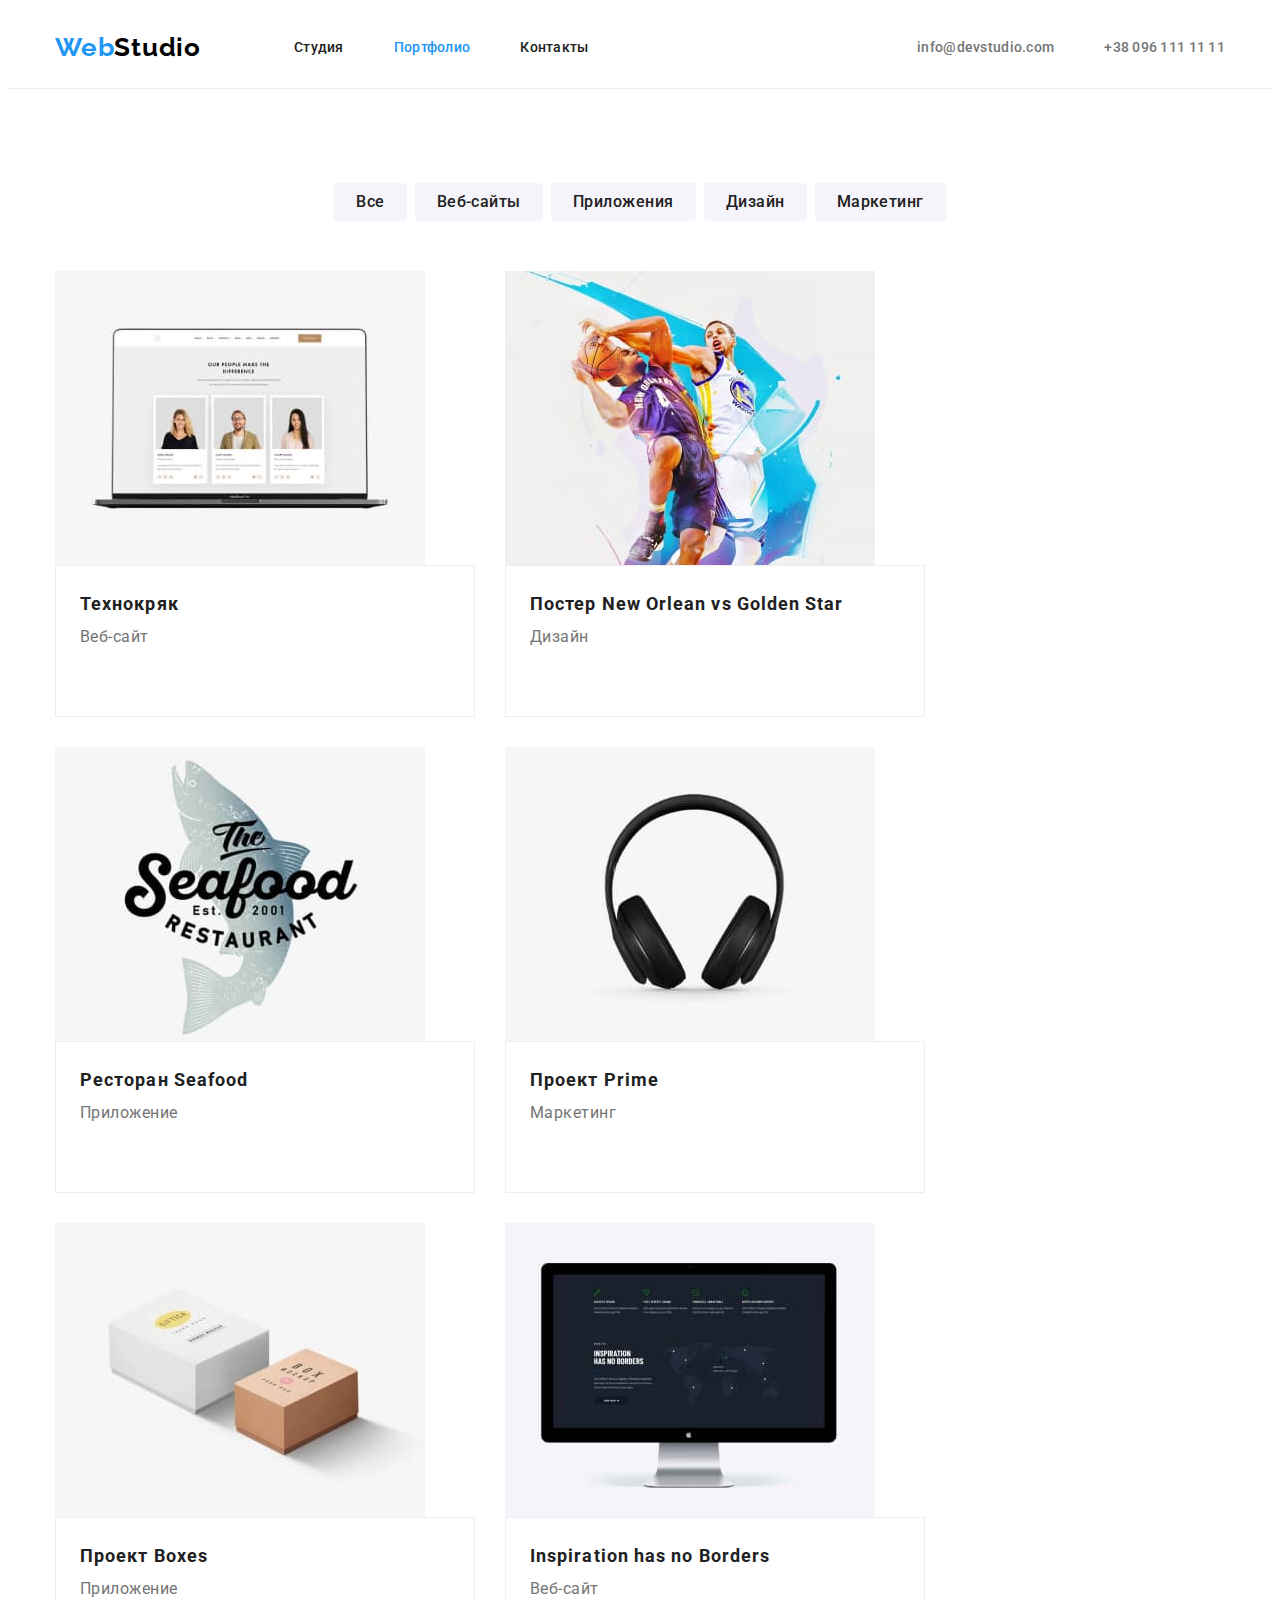
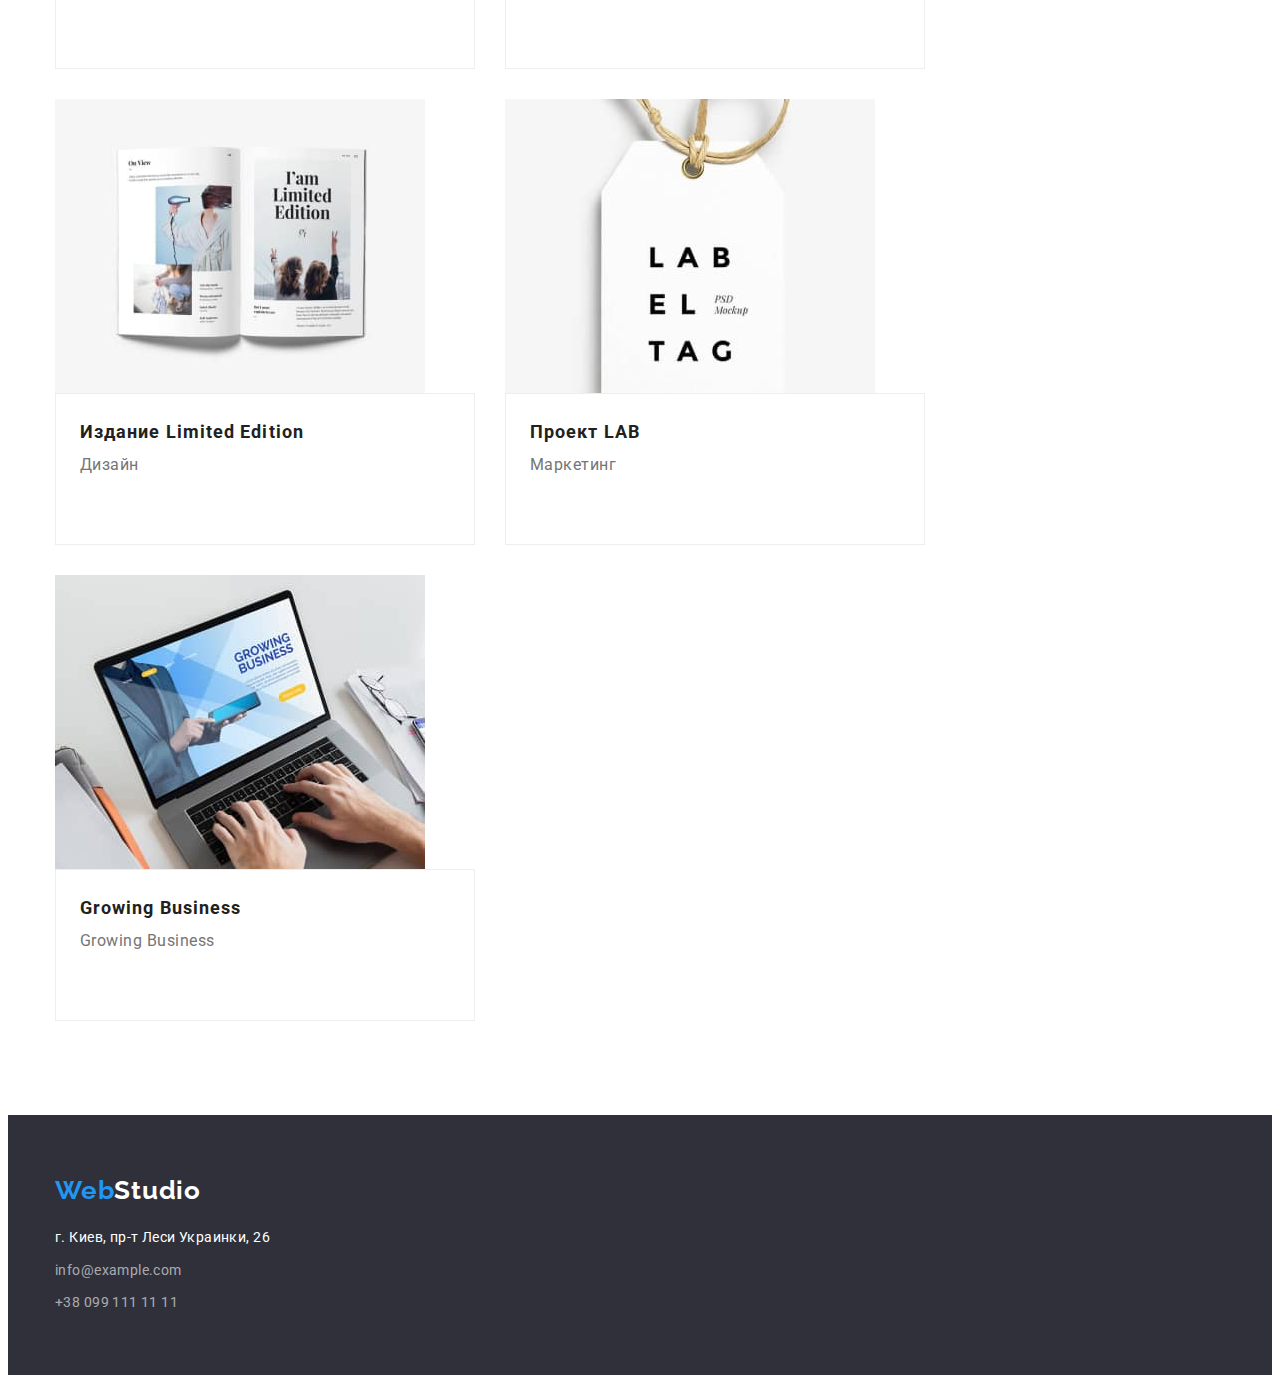
==== portfolio.html @ cf10995a "create hw4" ====
<!DOCTYPE html>
<html lang="ru">
  <head>
    <meta charset="UTF-8" />
    <meta http-equiv="X-UA-Compatible" content="IE=edge" />
    <meta name="viewport" content="width=he, initial-scale=1.0" />
    <title>Document</title>
    <link rel="preconnect" href="https://fonts.googleapis.com" />
    <link rel="preconnect" href="https://fonts.gstatic.com" crossorigin />
    <link
      href="https://fonts.googleapis.com/css2?family=Raleway:wght@700&family=Roboto:wght@400;500;700;900&display=swap"
      rel="stylesheet"
    />
    <link rel="stylesheet" href="https://cdnjs.cloudflare.com/ajax/libs/modern-normalize/1.1.0/modern-normalize.min.css" integrity="sha512-wpPYUAdjBVSE4KJnH1VR1HeZfpl1ub8YT/NKx4PuQ5NmX2tKuGu6U/JRp5y+Y8XG2tV+wKQpNHVUX03MfMFn9Q==" crossorigin="anonymous" referrerpolicy="no-referrer" />
    <link rel="stylesheet" href="./css/portfolio.css" />
  </head>
  <body>
    <header>
      <div class="container">
        <div class="page-head">
          <nav class="site-nav">
            <a class="logo" href=""><span class="web">Web</span>Studio</a>
            <ul class="nav-list">
              <li class="item"><a class="link" href="./index.html">Студия</a></li>
              <li class="item">
                <a class="link current" href="portfolio.html"> Портфолио</a>
              </li>
              <li class="item"><a class="link" href="">Контакты</a></li>
            </ul>
          </nav>

          <ul class="contacts">
            <li class="item">
              <a class="link" href="mailto:info@devstudio.com"
                >info@devstudio.com</a
              >
            </li>
            <li class="item">
              <a class="link" href="tel:+380961111111">+38 096 111 11 11</a>
            </li>
          </ul>
        </div>
      </div>
    </header>

    <main>
      <section class="our-progects">
        <div class="container">
        <h1>Примірники проектів</h1>
        <ul class="buttons">
          <li class="item"><button class="btn" type="button">Все</button></li>
          <li class="item"><button class="btn" type="button">Веб-сайты</button></li>
          <li class="item"><button class="btn" type="button">Приложения</button></li>
          <li class="item"><button class="btn" type="button">Дизайн</button></li>
          <li class="item"><button class="btn" type="button">Маркетинг</button></li>
        </ul>

        <ul class="progects">
          <li class="item">
            <img src="./images/laptop.jpg" alt="Технокряк" width="370px" />
           <div class="group-item">
            <h2 class="progect">Технокряк</h2>
            <p class="progect-name">Веб-сайт</p>
            </div>
          </li>
          <li class="item">
            <img
              src="./images/people.jpg"
              alt="Постер New Orlean vs Golden Star"
              width="370px"
            />
             <div class="group-item">
            <h2 class="progect">Постер New Orlean vs Golden Star</h2>
            <p class="progect-name">Дизайн</p>
            </div>
          </li>
          <li class="item">
            <img
              src="./images/seafood.jpg"
              alt="Ресторан Seafood"
              width="370px"
            />
             <div class="group-item">
            <h2 class="progect">Ресторан Seafood</h2>
            <p class="progect-name">Приложение</p>
            </div>
          </li>
          <li class="item">
            <img
              src="./images/headphones.jpg"
              alt="Проект Prime"
              width="370px"
            />
             <div class="group-item">
            <h2 class="progect">Проект Prime</h2>
            <p class="progect-name">Маркетинг</p>
            </div>
          </li>
          <li class="item">
            <img src="./images/boxes.jpg" alt="Проект Boxes" width="370px" />
             <div class="group-item">
            <h2 class="progect">Проект Boxes</h2>
            <p class="progect-name">Приложение</p>
            </div>
          </li>
          <li class="item">
            <img
              src="./images/monitor.jpg"
              alt="Веб-сайт Inspiration has no Borders"
              width="370px"
            />
             <div class="group-item">
            <h2 class="progect">Inspiration has no Borders</h2>
            <p class="progect-name">Веб-сайт</p>
            </div>
          </li>
          <li class="item">
            <img
              src="./images/magazine.jpg"
              alt="Издание Limited Edition"
              width="370px"
            />
             <div class="group-item">
            <h2 class="progect">Издание Limited Edition</h2>
            <p class="progect-name">Дизайн</p>
          </li>
          <li class="item">
            <img src="./images/tag.jpg" alt="Проект LAB" />
             <div class="group-item">
            <h2 class="progect">Проект LAB</h2>
            <p class="progect-name">Маркетинг</p>
            </div>
          </li>
          <li class="item">
            <img
              src="./images/laptophands.jpg"
              alt="Growing Business Growing Business"
              width="370px"
            />
             <div class="group-item">
            <h2 class="progect">Growing Business</h2>
            <p class="progect-name">Growing Business</p> 
            </div>
          </li>
        </ul>
        </div>
      </section>
    </main>

    <footer class="site-footer">
      <div class="container">
        <a class="logo footer" href=""
          ><span class="web">Web</span><span class="studio">Studio</span>
        </a>
        <address>
          <ul class="addres-nav">
            <li class="item">
              <a
                class="link"
                href="https://www.google.com/maps/place/бульвар+Лесі+Українки,+26,+Київ,+02000/@50.4265807,30.5361971,17z/data=!4m13!1m7!3m6!1s0x40d4cf0e033ecbe9:0x57a4dffefec77da0!2z0LHRg9C70YzQstCw0YAg0JvQtdGB0ZYg0KPQutGA0LDRl9C90LrQuCwgMjYsINCa0LjRl9CyLCAwMjAwMA!3b1!8m2!3d50.4265807!4d30.5383858!3m4!1s0x40d4cf0e033ecbe9:0x57a4dffefec77da0!8m2!3d50.4265807!4d30.5383858"
                ><span class="map"> г. Киев, пр-т Леси Украинки, 26</span></a
              >
            </li>
            <li class="item">
              <a class="link" href="mailto:info@example.com"
                >info@example.com</a
              >
            </li>
            <li class="item">
              <a class="link" href="tel:+380991111111">+38 099 111 11 11</a>
            </li>
          </ul>
        </address>
      </div>
    </footer>
  </body>
</html>
---- css/portfolio.css ----
/* main colors 

background: #FFFFFF;- основний колір фону
background: #F5F4FA; - додатковий колір фону
background: #2F303A; - accent колір фону
color: #212121; - key color of text
background: #2196F3; - hover color
background: #FFFFFF; - third-class text color
background:  #757575; - secondary text color
*/

:root {
  --primary-text-color: #212121;
  --secondary-text-color: #757575;
  --primary-bgc-color: #ffffff;
  --accent-color: #2196f3;
  --accent-bg-color: #2f303a;
}

body {
  background-color: var(--primary-bgc-color);
  color: #212121;

  font-family: "Roboto", sans-serif;
  font-style: normal;
}

.container {
  margin-left: auto;
  margin-right: auto;
  width: 1170px;
  /* outline: 1px solid magenta; */
}

/* HEADER */

.page-head,
.site-nav {
  display: flex;
  align-items: center;
}

header {
  border-bottom: 1px solid #eeeeee;
}

.logo {
  color: #000000;

  font-family: "Raleway";
  font-weight: 700;
  font-size: 26px;
  line-height: 1.2;
  letter-spacing: 0.03em;

  text-decoration: none;
}

.web {
  color: var(--accent-color);
}

.studio {
  color: #fff;
}

ul {
  list-style: none;
  margin-top: 0;
  margin-bottom: 0;
  padding: 0;
}
.nav-list {
  display: flex;
  margin-left: 93px;
}

.nav-list,
.contacts {
  font-weight: 500;
  font-size: 14px;
  line-height: 1.14;
  letter-spacing: 0.02em;
}

.nav-list .link {
  display: block;
  padding-top: 32px;
  padding-bottom: 32px;
  color: var(--primary-text-color);
  text-decoration: none;
}

.nav-list .item:not(:last-child) {
  margin-right: 50px;
}

.nav-list .link.current {
  color: var(--accent-color);
}

.contacts {
  display: flex;
  margin-left: auto;
}

.contacts .item + .item {
  margin-left: 50px;
}

.contacts .link {
  display: block;
  padding-top: 32px;
  padding-bottom: 32px;

  color: var(--secondary-text-color);
  text-decoration: none;
}

.link:hover,
.link:focus {
  color: var(--accent-color);
}

ul {
  list-style: none;
}

.our-progects {
  padding-top: 94px;
  padding-bottom: 94px;
}

h1 {
  position: absolute;
  width: 1px;
  height: 1px;
  margin: -1px;
  border: 0;
  padding: 0;
  white-space: nowrap;
  clip-path: inset(100%);
  clip: rect(0 0 0 0);
  overflow: hidden;
}

.buttons {
  display: flex;
  justify-content: center;
  margin-bottom: 50px;
}

.buttons .item:not(:last-child) {
  margin-right: 8px;
}

.btn {
  background-color: #f5f4fa;
  color: var(--primary-text-color);

  font-family: inherit;
  font-weight: 500;
  font-size: 16px;
  line-height: 1.6;
  text-align: center;
  letter-spacing: 0.03em;

  border-radius: 4px;
  border: transparent;

  padding: 6px 22px;

  cursor: pointer;
}

.btn:hover,
.btn:focus {
  background-color: var(--accent-color);
  color: #ffffff;
}

.progects {
  margin: 0;
  padding: 0;
  
  display: flex;
  flex-wrap: wrap;

  margin-left: -30px;
  margin-bottom: -30px;
}

.progects > .item {
  flex-basis: calc(100% / 3 - 30px);

  margin-left: 30px;
  margin-bottom: 30px;
}
.progect {
  font-weight: 700;
  font-size: 18px;
  line-height: 2;
  letter-spacing: 0.06em;

  margin: 0px 0px;
  width: 370px;
}

.progect-name {
  color: var(--secondary-text-color);

  font-size: 16px;
  line-height: 1.9;
  letter-spacing: 0.03em;

  margin: 0px 0px;
  width: 370px;
}

.group-item {
  background-color: #fff;
  padding: 20px 24px;
  width: 370px;
  height: 110px;
  border: 1px solid #eeeeee;
  margin-right: 0;
}
.progects img {
  display: block;
  height: auto;
}
h2 {
  max-width: 322px;
}

p {
  max-width: 322px;
}

/*  Footer */

.site-footer {
  background-color: var(--accent-bg-color);
  padding-top: 60px;
  padding-bottom: 60px;
}

.logo.footer {
  display: block;
  /* padding-top: 60px; */
  margin-bottom: 20px;
}

.addres-nav .item + .item {
  margin-top: 9px;
}

.addres-nav .link {
  color: rgba(255, 255, 255, 0.6);

  font-style: normal;
  font-size: 14px;
  line-height: 1.7;
  letter-spacing: 0.03em;
  text-decoration: none;
}

.addres-nav .link:hover,
.addres-nav .link:focus {
  color: var(--accent-color);
}

.map {
  color: #fff;
}
.map:hover,
.map:focus {
  color: var(--accent-color);
}
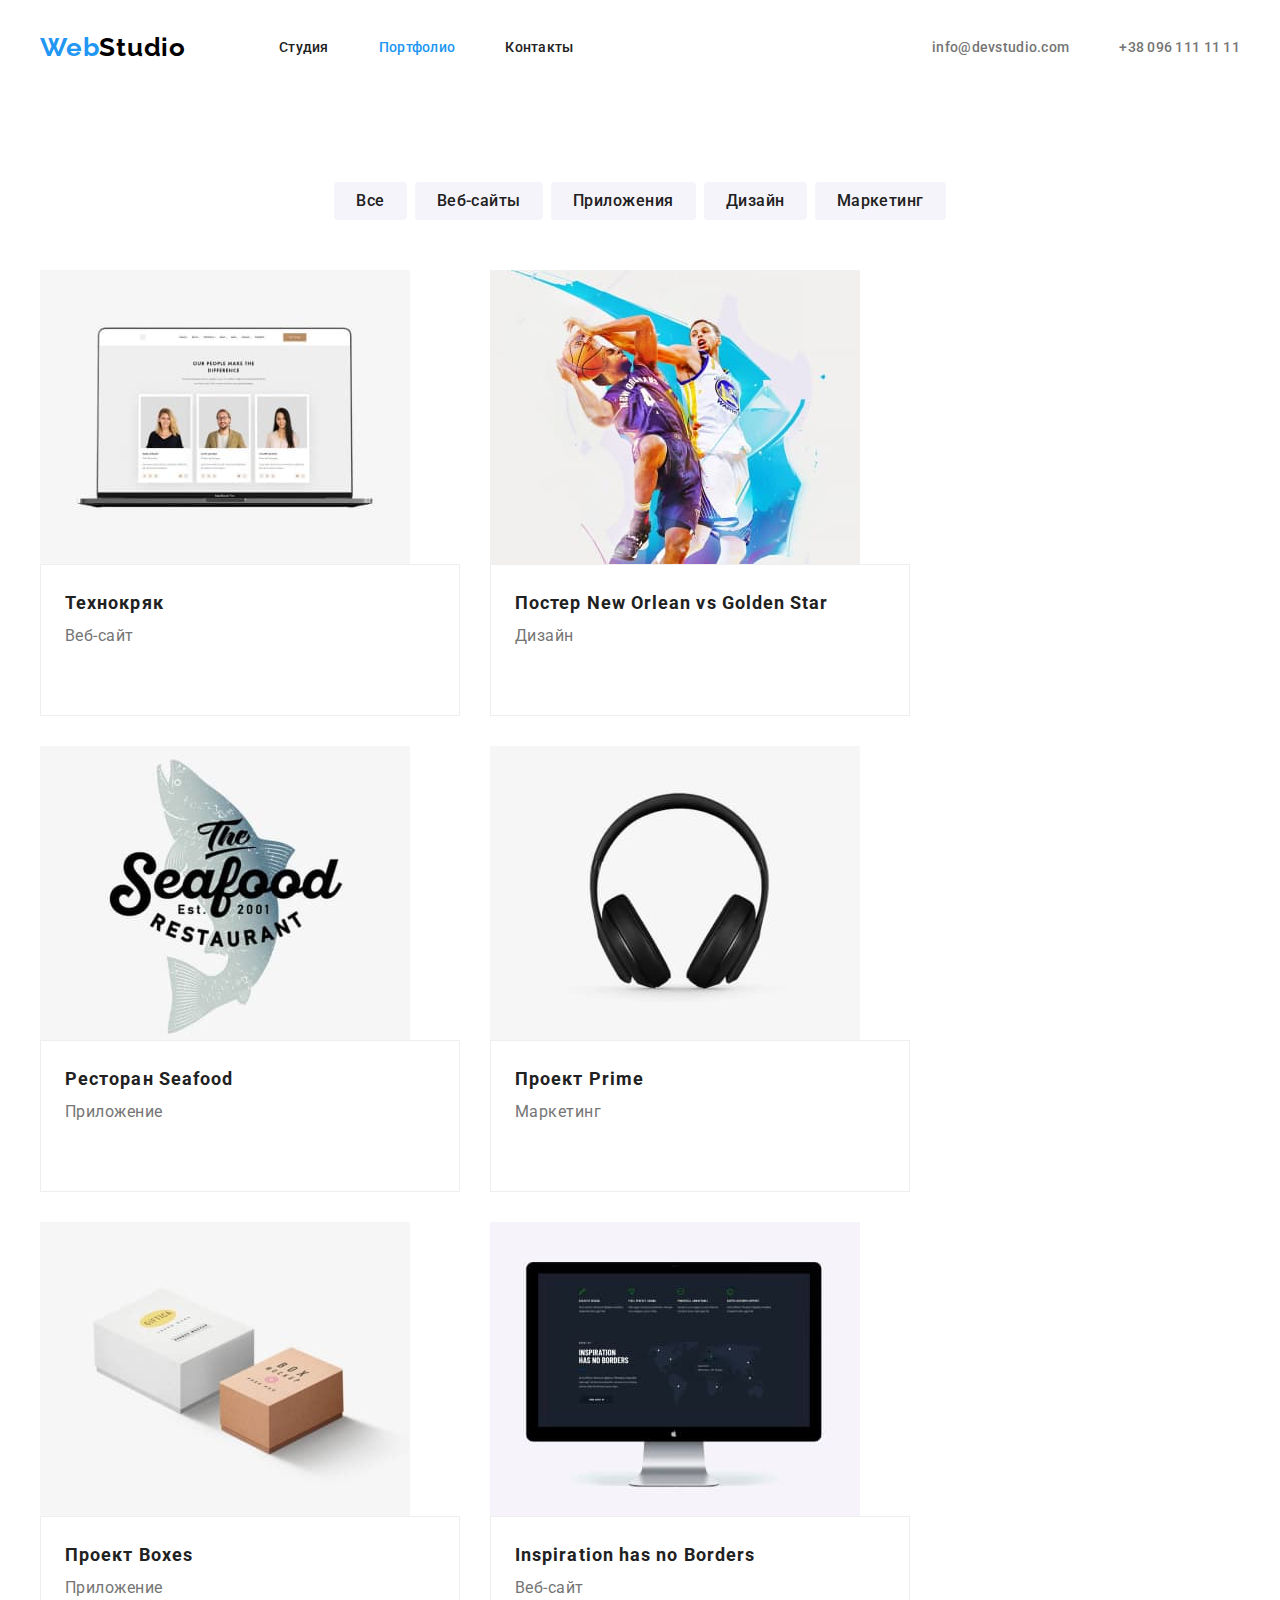
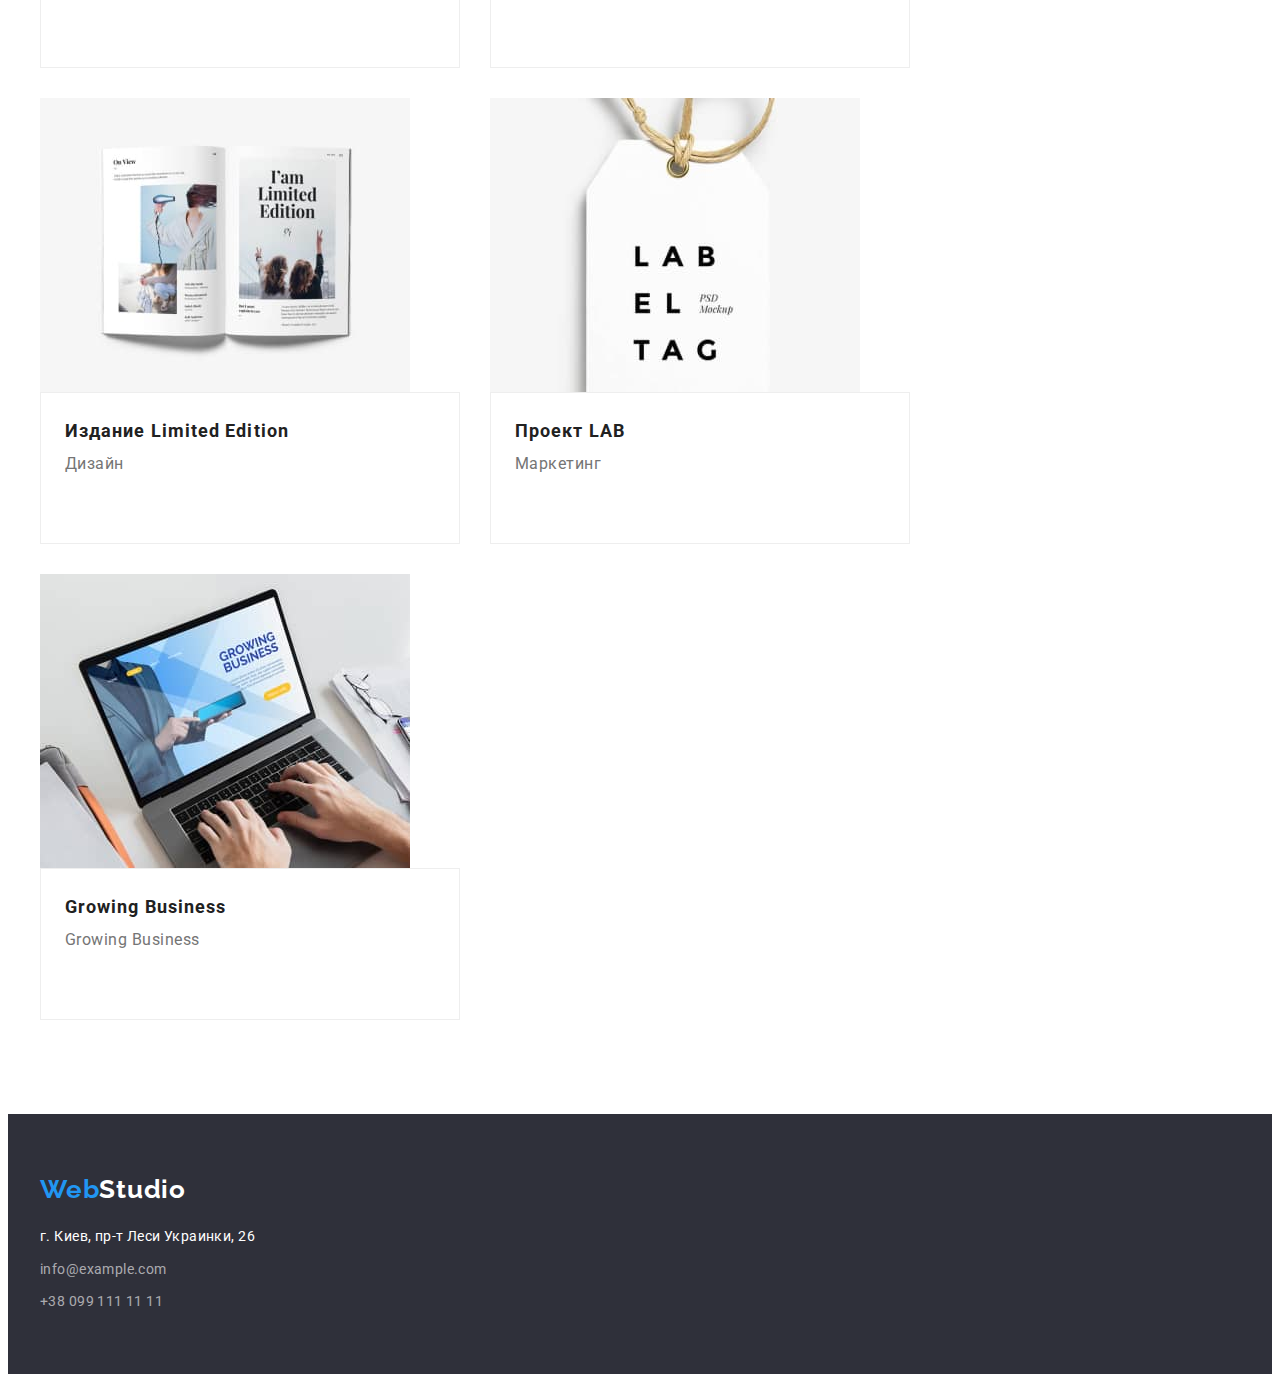
==== commit 4ff76960: "combine css files" ====
--- a/portfolio.html
+++ b/portfolio.html
@@ -12,7 +12,7 @@
       rel="stylesheet"
     />
     <link rel="stylesheet" href="https://cdnjs.cloudflare.com/ajax/libs/modern-normalize/1.1.0/modern-normalize.min.css" integrity="sha512-wpPYUAdjBVSE4KJnH1VR1HeZfpl1ub8YT/NKx4PuQ5NmX2tKuGu6U/JRp5y+Y8XG2tV+wKQpNHVUX03MfMFn9Q==" crossorigin="anonymous" referrerpolicy="no-referrer" />
-    <link rel="stylesheet" href="./css/portfolio.css" />
+    <link rel="stylesheet" href="./css/styles.css"/>
   </head>
   <body>
     <header>
@@ -46,8 +46,8 @@
     <main>
       <section class="our-progects">
         <div class="container">
-        <h1>Примірники проектів</h1>
-        <ul class="buttons">
+        <h1 class="progect-title">Примірники проектів</h1>
+        <ul class="portfolio-buttons">
           <li class="item"><button class="btn" type="button">Все</button></li>
           <li class="item"><button class="btn" type="button">Веб-сайты</button></li>
           <li class="item"><button class="btn" type="button">Приложения</button></li>
--- a/css/styles.css
+++ b/css/styles.css
@@ -0,0 +1,470 @@
+/* main colors 
+
+background: #FFFFFF;- основний колір фону
+background: #F5F4FA; - додатковий колір фону
+background: #2F303A; - accent колір фону
+color: #212121; - key color of text
+background: #2196F3; - hover color
+background: #FFFFFF; - third-class text color
+background:  #757575; - secondary text color
+*/
+
+:root {
+  --primary-text-color: #212121;
+  --secondary-text-color: #757575;
+  --primary-bgc-color: #ffffff;
+  --accent-color: #2196f3;
+  --accent-bg-color: #2f303a;
+}
+
+body {
+  background-color: var(--primary-bgc-color);
+  color: #212121;
+
+  font-family: "Roboto", sans-serif;
+  font-style: normal;
+}
+
+.container {
+  margin-left: auto;
+  margin-right: auto;
+  width: 1200px;
+  padding-left: 15px;
+  padding-right: 15px;
+  /* outline: 1px solid magenta; */
+}
+
+/* HEADER */
+
+.page-head,
+.site-nav {
+  display: flex;
+  align-items: center;
+}
+
+.logo {
+  color: #000000;
+
+  font-family: "Raleway";
+  font-weight: 700;
+  font-size: 26px;
+  line-height: 1.2;
+  letter-spacing: 0.03em;
+
+  text-decoration: none;
+}
+
+.web {
+  color: var(--accent-color);
+}
+
+.studio {
+  color: #fff;
+}
+
+ul {
+  list-style: none;
+  margin-top: 0;
+  margin-bottom: 0;
+  padding: 0;
+}
+.nav-list {
+  display: flex;
+  margin-left: 93px;
+}
+
+.nav-list,
+.contacts {
+  font-weight: 500;
+  font-size: 14px;
+  line-height: 1.14;
+  letter-spacing: 0.02em;
+}
+
+.nav-list .link {
+  display: block;
+  padding-top: 32px;
+  padding-bottom: 32px;
+  color: var(--primary-text-color);
+  text-decoration: none;
+}
+
+.nav-list .item:not(:last-child) {
+  margin-right: 50px;
+}
+
+.nav-list .link.current {
+  color: var(--accent-color);
+}
+
+.contacts {
+  display: flex;
+  margin-left: auto;
+}
+
+.contacts .item + .item {
+  margin-left: 50px;
+}
+
+.contacts .link {
+  display: block;
+  padding-top: 32px;
+  padding-bottom: 32px;
+
+  color: var(--secondary-text-color);
+  text-decoration: none;
+}
+
+.link:hover,
+.link:focus {
+  color: var(--accent-color);
+}
+
+/* HERO SECTION */
+
+.hero {
+  background-color: var(--accent-bg-color);
+
+  padding: 200px 0px;
+  text-align: center;
+}
+
+.button {
+  display: inline-block;
+  background-color: var(--accent-color);
+  color: #fff;
+
+  font-family: inherit;
+  font-weight: 700;
+  font-size: 16px;
+  line-height: 1.9;
+
+  text-align: center;
+  letter-spacing: 0.06em;
+
+  border-radius: 4px;
+  min-width: 200px;
+  padding: 10px 32px;
+
+  cursor: pointer;
+  border: transparent;
+}
+
+.button:hover,
+.button:focus {
+  background-color: #fff;
+  color: var(--accent-color);
+}
+
+h1 {
+  color: #fff;
+
+  width: 696px;
+  font-weight: 900;
+  font-size: 44px;
+  line-height: 1.37;
+
+  letter-spacing: 0.06em;
+  text-transform: uppercase;
+
+  margin-top: 0;
+  margin-bottom: 30px;
+  margin-left: auto;
+  margin-right: auto;
+}
+
+/* uniq-section */
+
+.uniq-list {
+  display: flex;
+}
+
+h3.uniqenes {
+  margin-top: 0;
+  margin-bottom: 10px;
+}
+
+p.uniqenes-line {
+  margin-top: 0;
+  margin-bottom: 0;
+}
+
+.uniqenes {
+  font-weight: 700;
+  font-size: 14px;
+  line-height: 1.1;
+  letter-spacing: 0.03em;
+  text-transform: uppercase;
+}
+
+.uniqenes-line {
+  color: var(--secondary-text-color);
+
+  font-size: 14px;
+  line-height: 1.7;
+  letter-spacing: 0.03em;
+}
+
+h2 {
+  font-weight: 700;
+  font-size: 36px;
+  line-height: 42px;
+  text-align: center;
+  letter-spacing: 0.03em;
+
+  margin-top: 0;
+  margin-bottom: 50px;
+}
+
+.uniq {
+  position: absolute;
+  width: 1px;
+  height: 1px;
+  margin: -1px;
+  border: 0;
+  padding: 0;
+  white-space: nowrap;
+  clip-path: inset(100%);
+  clip: rect(0 0 0 0);
+  overflow: hidden;
+}
+
+.section {
+  padding-top: 94px;
+  padding-bottom: 94px;
+}
+
+.uniq-list .item {
+  width: 270px;
+}
+
+.uniq-list .item:not(:last-child) {
+  margin-right: 30px;
+}
+
+/* WHAT WE DO SECTION */
+
+.we-do {
+  padding-bottom: 94px;
+}
+
+.do-list {
+  display: flex;
+}
+
+.do-list .item:not(:last-child) {
+  margin-right: 30px;
+}
+
+/* TEAM */
+
+.team {
+  background-color: #f5f4fa;
+  padding-top: 94px;
+  padding-bottom: 94px;
+}
+
+.team-list {
+  display: flex;
+  text-align: center;
+}
+
+.team-item:not(:last-child) {
+  margin-right: 30px;
+}
+
+.names {
+  font-weight: 500;
+  font-size: 16px;
+  line-height: 1.2;
+  letter-spacing: 0.03em;
+
+  margin-top: 0;
+  margin-bottom: 10px;
+}
+
+.prof {
+  color: var(--secondary-text-color);
+
+  font-size: 16px;
+  line-height: 1.2;
+  letter-spacing: 0.03em;
+
+  margin-top: 0;
+  margin-bottom: 0;
+}
+
+.team-card {
+  background-color: #fff;
+  width: 270px;
+  padding-top: 30px;
+  padding-bottom: 30px;
+}
+
+.team-item img {
+  display: block;
+  max-width: 100%;
+  height: auto;
+}
+
+/* PORTFOLIO */
+ul {
+  list-style: none;
+}
+
+.our-progects {
+  padding-top: 94px;
+  padding-bottom: 94px;
+}
+
+h1.progect-title {
+  position: absolute;
+  width: 1px;
+  height: 1px;
+  margin: -1px;
+  border: 0;
+  padding: 0;
+  white-space: nowrap;
+  clip-path: inset(100%);
+  clip: rect(0 0 0 0);
+  overflow: hidden;
+}
+
+.portfolio-buttons {
+  display: flex;
+  justify-content: center;
+  margin-bottom: 50px;
+}
+
+.portfolio-buttons .item:not(:last-child) {
+  margin-right: 8px;
+}
+
+.btn {
+  background-color: #f5f4fa;
+  color: var(--primary-text-color);
+
+  font-family: inherit;
+  font-weight: 500;
+  font-size: 16px;
+  line-height: 1.6;
+  text-align: center;
+  letter-spacing: 0.03em;
+
+  border-radius: 4px;
+  border: transparent;
+
+  padding: 6px 22px;
+
+  cursor: pointer;
+}
+
+.btn:hover,
+.btn:focus {
+  background-color: var(--accent-color);
+  color: #ffffff;
+}
+
+.progects {
+  margin: 0;
+  padding: 0;
+  
+  display: flex;
+  flex-wrap: wrap;
+
+  margin-left: -30px;
+  margin-bottom: -30px;
+}
+
+.progects > .item {
+  flex-basis: calc(100% / 3 - 30px);
+
+  margin-left: 30px;
+  margin-bottom: 30px;
+}
+.progect {
+  font-weight: 700;
+  font-size: 18px;
+  line-height: 2;
+  letter-spacing: 0.06em;
+
+  margin: 0px 0px;
+  width: 370px;
+}
+
+.progect-name {
+  color: var(--secondary-text-color);
+
+  font-size: 16px;
+  line-height: 1.9;
+  letter-spacing: 0.03em;
+
+  margin: 0px 0px;
+  width: 370px;
+}
+
+.group-item {
+  background-color: #fff;
+  padding: 20px 24px;
+  width: 370px;
+  height: 110px;
+  border: 1px solid #eeeeee;
+  margin-right: 0;
+}
+.progects img {
+  display: block;
+  height: auto;
+}
+h2.progect{
+  display: inline-block;
+  max-width: 322px;
+  text-align: left;
+}
+
+p.progect-name {
+  display: inline-block;
+  max-width: 322px;
+}
+
+
+
+/*  Footer */
+
+.site-footer {
+  background-color: var(--accent-bg-color);
+  padding-top: 60px;
+  padding-bottom: 60px;
+}
+
+.logo.footer {
+  display: block;
+  /* padding-top: 60px; */
+  margin-bottom: 20px;
+}
+
+.addres-nav .item + .item {
+  margin-top: 9px;
+}
+
+.addres-nav .link {
+  color: rgba(255, 255, 255, 0.6);
+
+  font-style: normal;
+  font-size: 14px;
+  line-height: 1.7;
+  letter-spacing: 0.03em;
+  text-decoration: none;
+}
+
+.addres-nav .link:hover,
+.addres-nav .link:focus {
+  color: var(--accent-color);
+}
+
+.map {
+  color: #fff;
+}
+.map:hover,
+.map:focus {
+  color: var(--accent-color);
+}
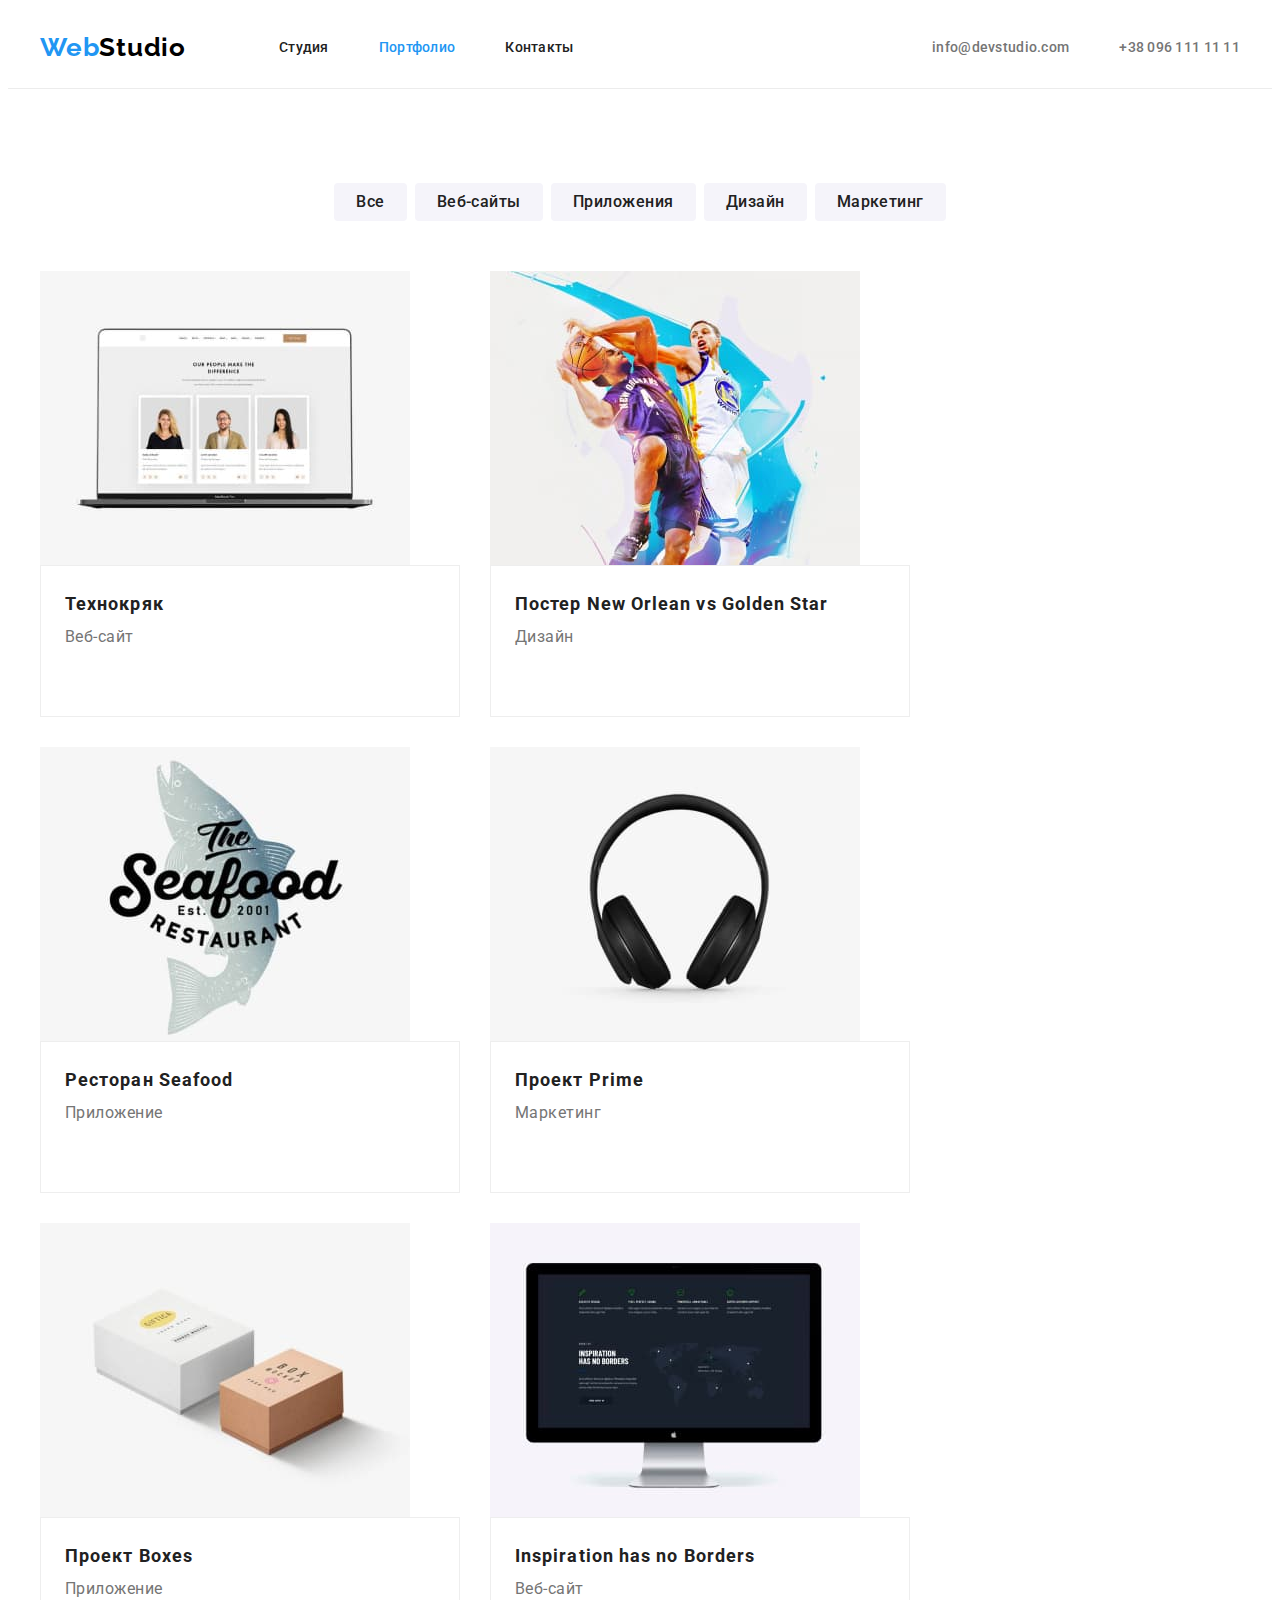
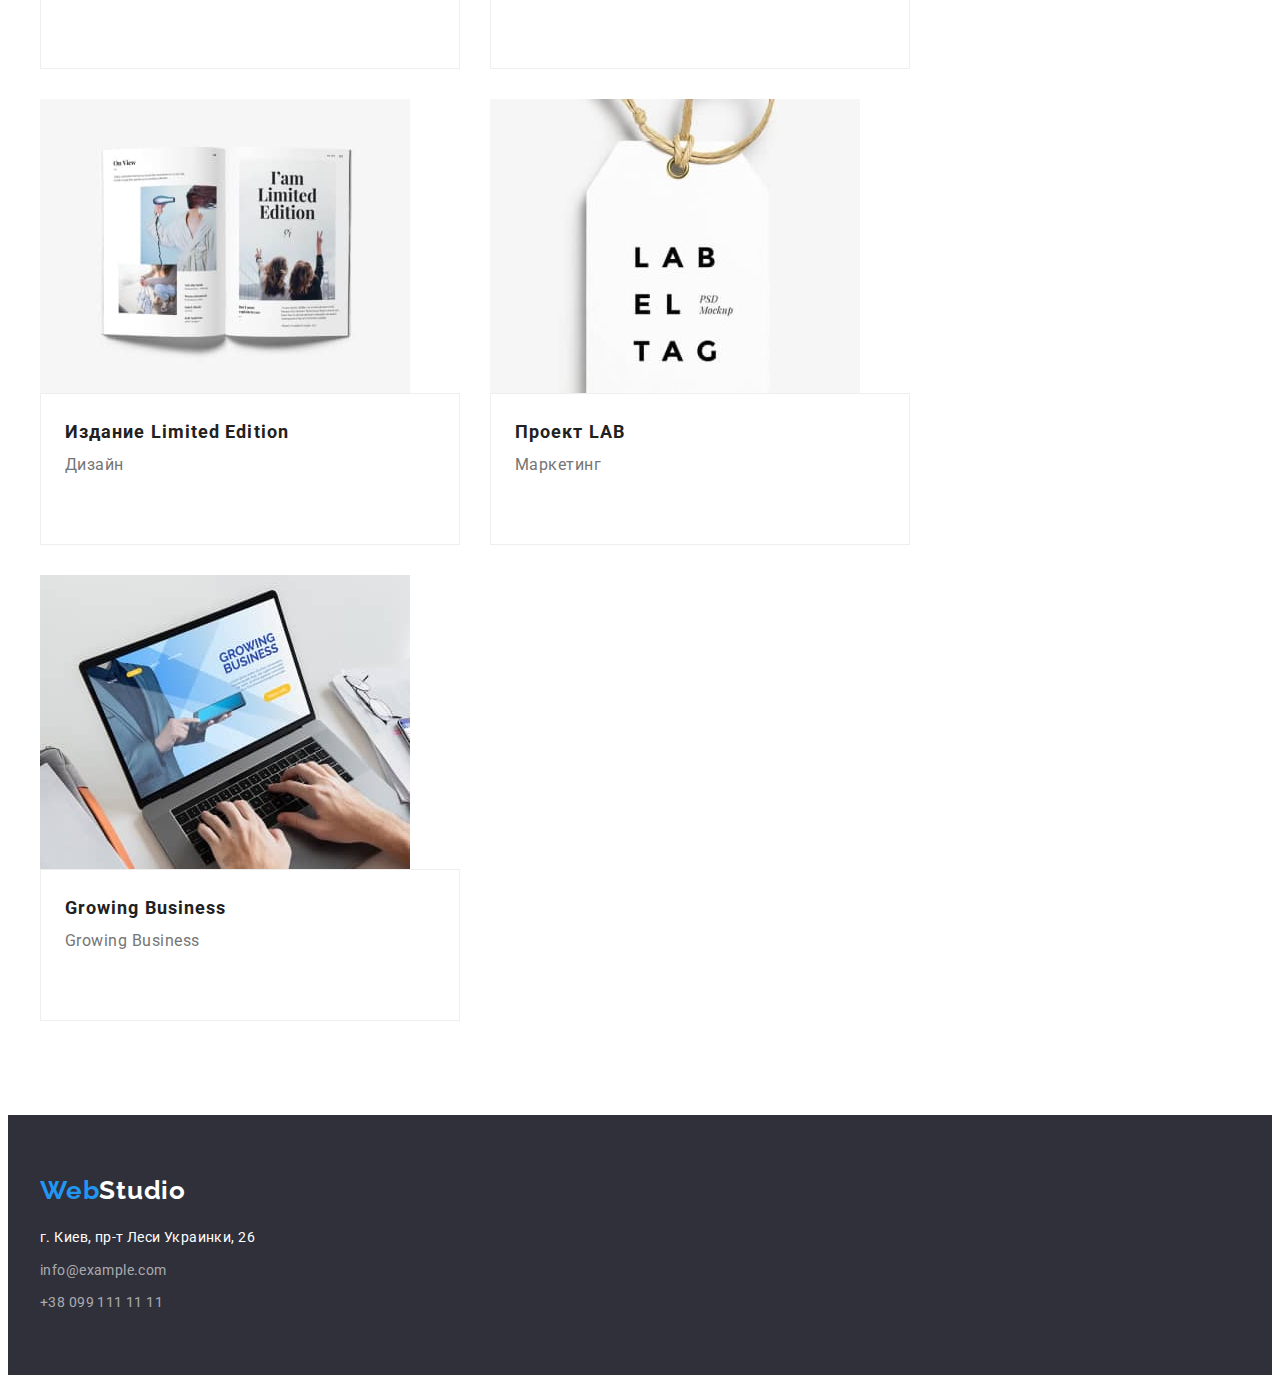
==== commit 4ab9159c: "add uniq svg" ====
--- a/portfolio.html
+++ b/portfolio.html
@@ -15,7 +15,7 @@
     <link rel="stylesheet" href="./css/styles.css"/>
   </head>
   <body>
-    <header>
+    <header class="portfolio-header">
       <div class="container">
         <div class="page-head">
           <nav class="site-nav">
--- a/css/styles.css
+++ b/css/styles.css
@@ -15,6 +15,8 @@
   --primary-bgc-color: #ffffff;
   --accent-color: #2196f3;
   --accent-bg-color: #2f303a;
+  --third-class-text-color: #FFFFFF;
+  --secondary-bgc:#F5F4FA;
 }
 
 body {
@@ -31,10 +33,13 @@
   width: 1200px;
   padding-left: 15px;
   padding-right: 15px;
-  /* outline: 1px solid magenta; */
 }
 
 /* HEADER */
+
+.portfolio-header{
+border-bottom: 1px solid #ECECEC;
+}
 
 .page-head,
 .site-nav {
@@ -59,7 +64,7 @@
 }
 
 .studio {
-  color: #fff;
+  color: var(--third-class-text-color);
 }
 
 ul {
@@ -122,8 +127,18 @@
 
 /* HERO SECTION */
 
-.hero {
+.hero { 
+background-image: linear-gradient(
+      to right,
+      rgba(47, 48, 58, 0.4),
+      rgba(47, 48, 58, 0.4)
+    ),
+    url(../images/bgimage.png);
   background-color: var(--accent-bg-color);
+
+  background-repeat: no-repeat;
+  background-size: 1600px;
+  background-position: 50% 50%;
 
   padding: 200px 0px;
   text-align: center;
@@ -132,7 +147,7 @@
 .button {
   display: inline-block;
   background-color: var(--accent-color);
-  color: #fff;
+  color: var(--third-class-text-color);
 
   font-family: inherit;
   font-weight: 700;
@@ -152,12 +167,11 @@
 
 .button:hover,
 .button:focus {
-  background-color: #fff;
-  color: var(--accent-color);
+  background-color: #188CE8;
 }
 
 h1 {
-  color: #fff;
+  color: var(--third-class-text-color);
 
   width: 696px;
   font-weight: 900;
@@ -214,6 +228,12 @@
 
   margin-top: 0;
   margin-bottom: 50px;
+}
+
+.icon-uniq {
+  width: 270px;
+  height: 120px;
+  margin-bottom: 30px;
 }
 
 .uniq {
@@ -259,7 +279,7 @@
 /* TEAM */
 
 .team {
-  background-color: #f5f4fa;
+  background-color: var(--secondary-bgc);
   padding-top: 94px;
   padding-bottom: 94px;
 }
@@ -295,10 +315,15 @@
 }
 
 .team-card {
-  background-color: #fff;
+  background-color: var(--primary-bgc-color);
   width: 270px;
   padding-top: 30px;
   padding-bottom: 30px;
+}
+
+.team-item {
+  box-shadow: 0px 1px 3px rgba(0, 0, 0, 0.12), 0px 1px 1px rgba(0, 0, 0, 0.14), 0px 2px 1px rgba(0, 0, 0, 0.2);
+border-radius: 0px 0px 4px 4px;
 }
 
 .team-item img {
@@ -341,7 +366,7 @@
 }
 
 .btn {
-  background-color: #f5f4fa;
+  background-color: var(--secondary-bgc);
   color: var(--primary-text-color);
 
   font-family: inherit;
@@ -362,7 +387,8 @@
 .btn:hover,
 .btn:focus {
   background-color: var(--accent-color);
-  color: #ffffff;
+  color: var(--third-class-text-color);
+  box-shadow: 0px 3px 1px rgba(0, 0, 0, 0.1), 0px 1px 2px rgba(0, 0, 0, 0.08), 0px 2px 2px rgba(0, 0, 0, 0.12);
 }
 
 .progects {
@@ -382,6 +408,11 @@
   margin-left: 30px;
   margin-bottom: 30px;
 }
+
+.progects > .item:hover {
+box-shadow: 0px 1px 1px rgba(0, 0, 0, 0.12), 0px 4px 4px rgba(0, 0, 0, 0.06), 1px 4px 6px rgba(0, 0, 0, 0.16);
+}
+
 .progect {
   font-weight: 700;
   font-size: 18px;
@@ -404,7 +435,7 @@
 }
 
 .group-item {
-  background-color: #fff;
+  background-color: var(--primary-bgc-color);
   padding: 20px 24px;
   width: 370px;
   height: 110px;
@@ -462,7 +493,7 @@
 }
 
 .map {
-  color: #fff;
+  color: var(--third-class-text-color);
 }
 .map:hover,
 .map:focus {
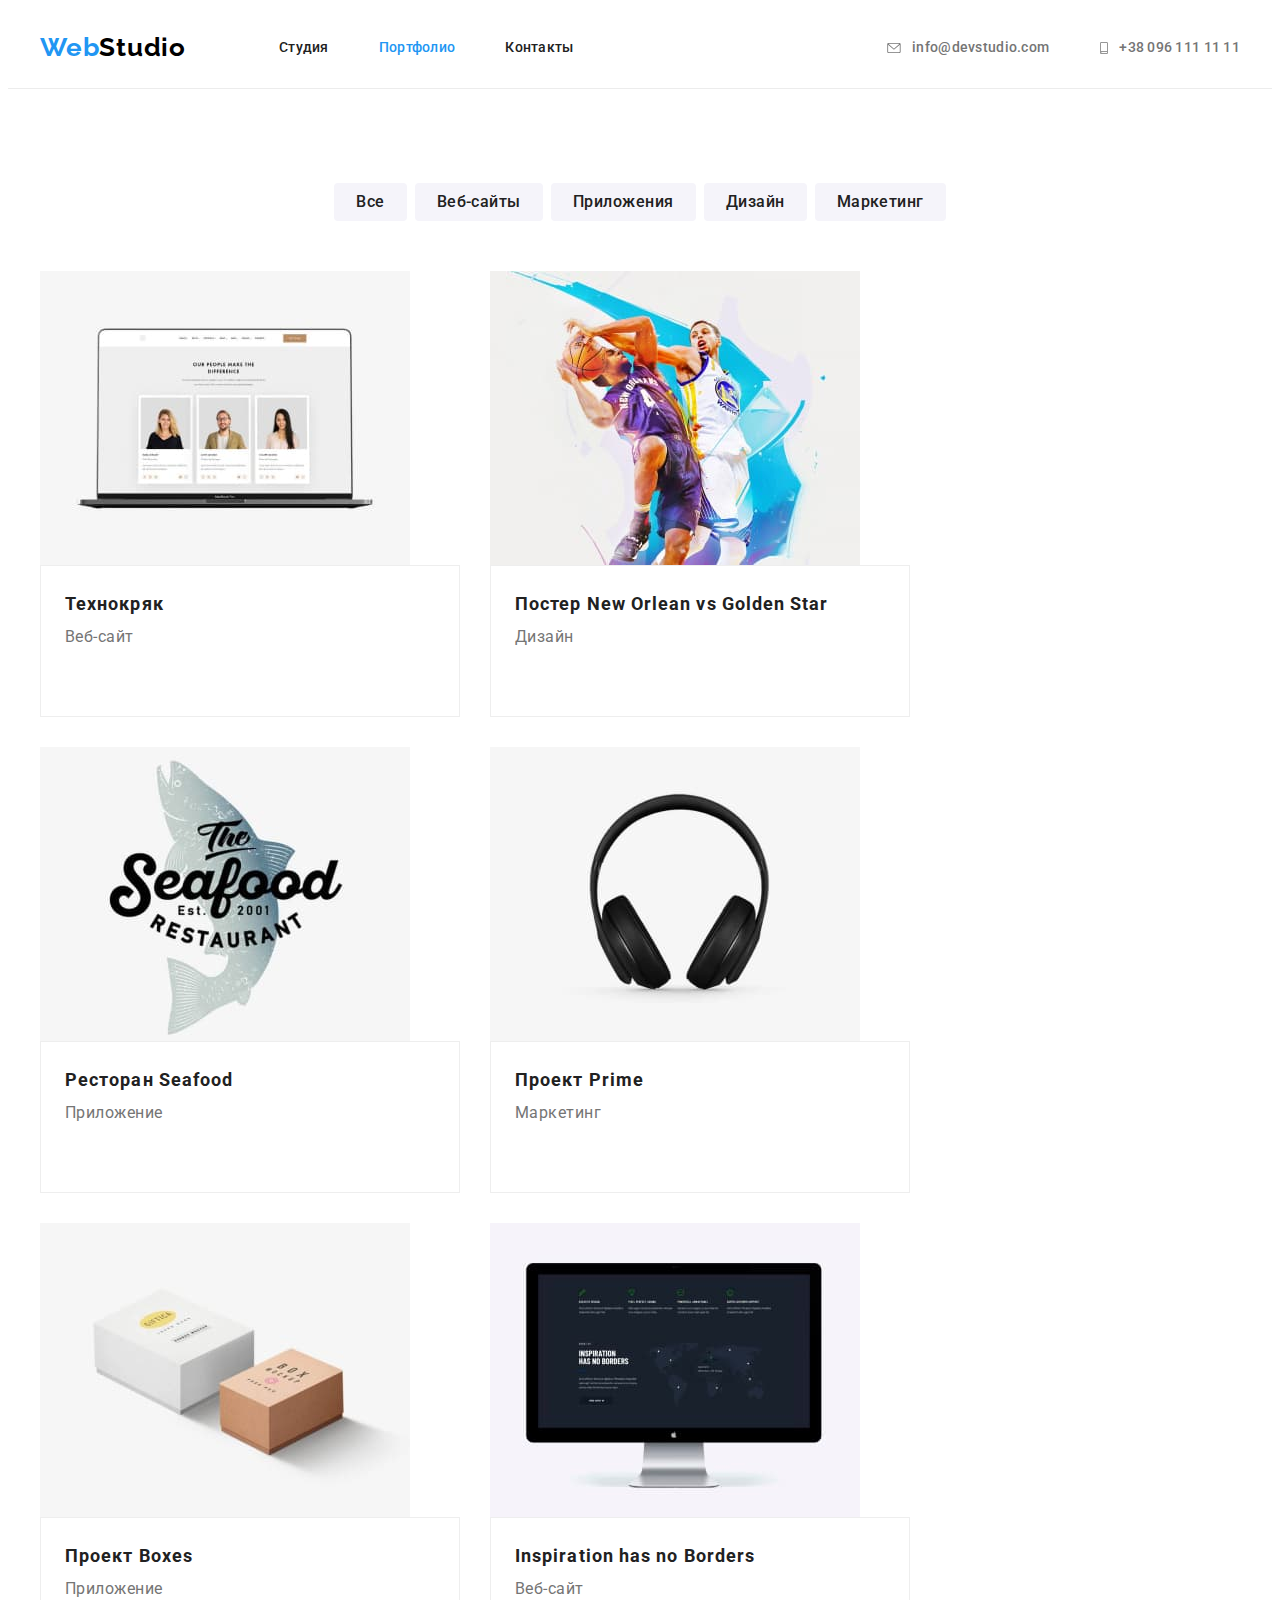
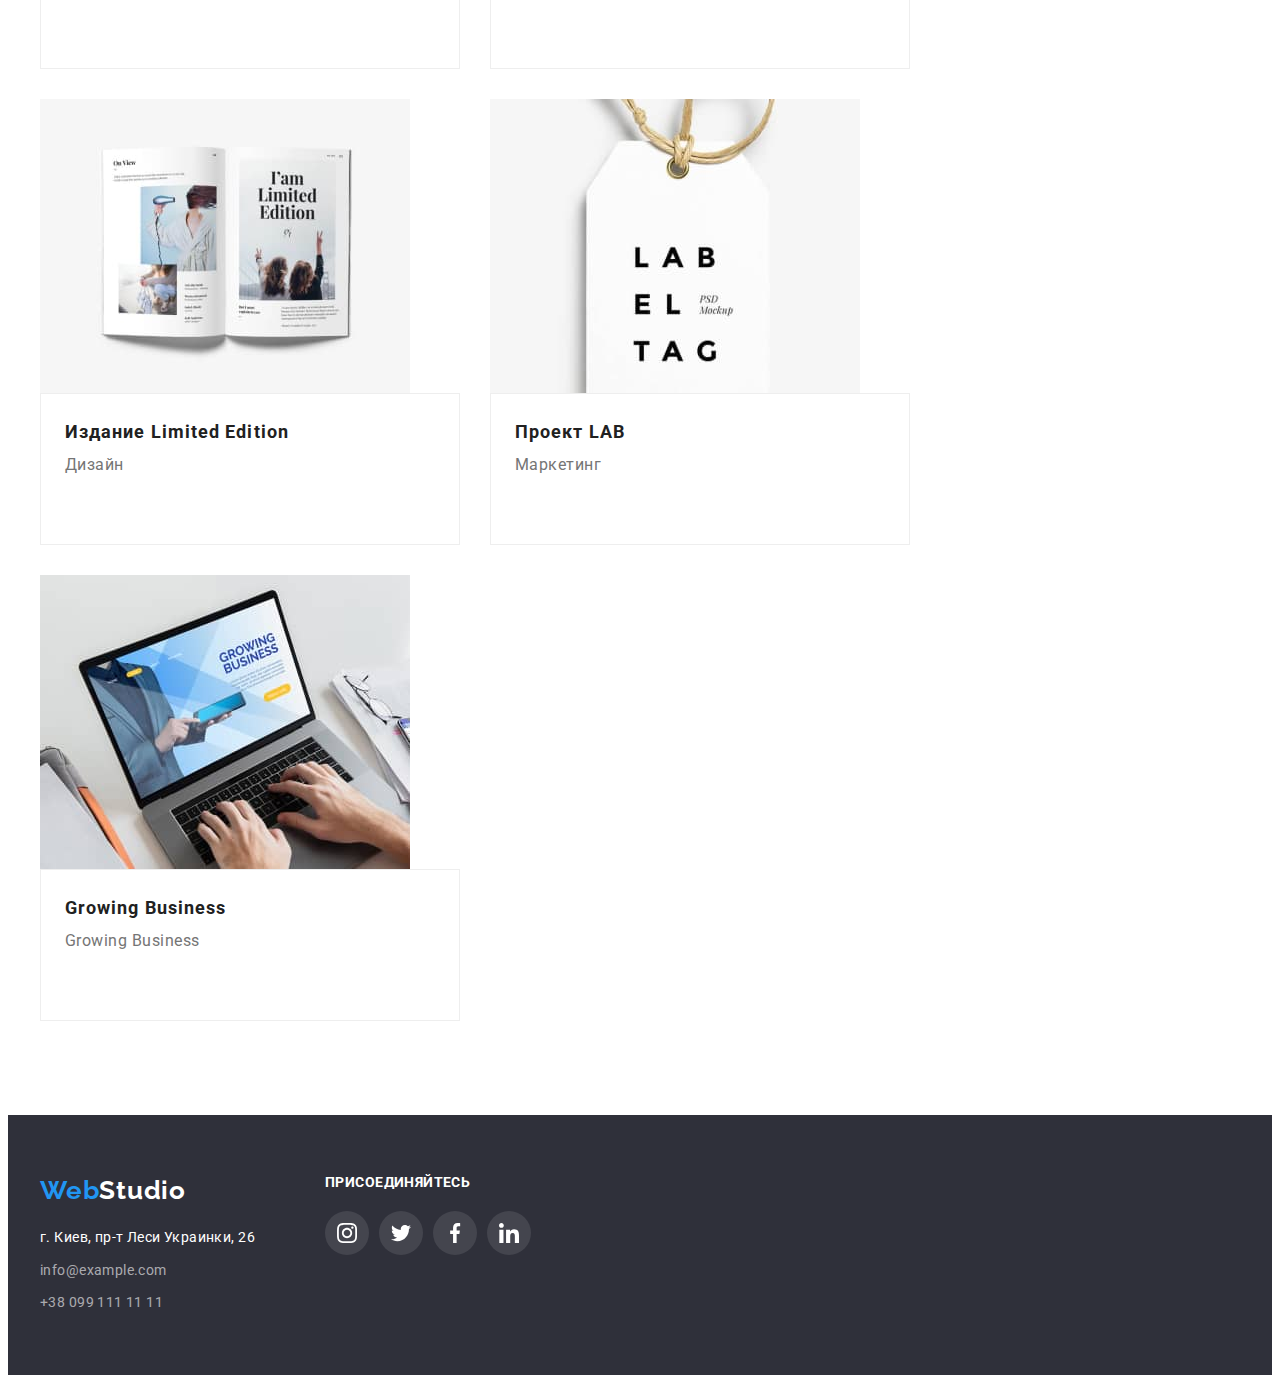
==== commit 9c1802e8: "add icons to portfolio page" ====
--- a/portfolio.html
+++ b/portfolio.html
@@ -31,12 +31,18 @@
 
           <ul class="contacts">
             <li class="item">
-              <a class="link" href="mailto:info@devstudio.com"
-                >info@devstudio.com</a
-              >
-            </li>
-            <li class="item">
-              <a class="link" href="tel:+380961111111">+38 096 111 11 11</a>
+              <a class="link contacts-link" href="mailto:info@devstudio.com">
+                <svg class="icon-envelope">
+                  <use href="./images/symbol.svg#icon-envelope"></use>
+                </svg>
+                info@devstudio.com</a>
+            </li>
+            <li class="item">
+              <a class="link contacts-link" href="tel:+380961111111">
+                 <svg class="icon-smartphone">
+                  <use href="./images/symbol.svg#icon-smartphone"></use>
+                </svg>
+                +38 096 111 11 11</a>
             </li>
           </ul>
         </div>
@@ -44,7 +50,7 @@
     </header>
 
     <main>
-      <section class="our-progects">
+      <section class="section">
         <div class="container">
         <h1 class="progect-title">Примірники проектів</h1>
         <ul class="portfolio-buttons">
@@ -148,8 +154,9 @@
     </main>
 
     <footer class="site-footer">
-      <div class="container">
-        <a class="logo footer" href=""
+      <div class="container footer">
+        <div class="logo-adress">
+          <a class="logo footer" href=""
           ><span class="web">Web</span><span class="studio">Studio</span>
         </a>
         <address>
@@ -158,20 +165,53 @@
               <a
                 class="link"
                 href="https://www.google.com/maps/place/бульвар+Лесі+Українки,+26,+Київ,+02000/@50.4265807,30.5361971,17z/data=!4m13!1m7!3m6!1s0x40d4cf0e033ecbe9:0x57a4dffefec77da0!2z0LHRg9C70YzQstCw0YAg0JvQtdGB0ZYg0KPQutGA0LDRl9C90LrQuCwgMjYsINCa0LjRl9CyLCAwMjAwMA!3b1!8m2!3d50.4265807!4d30.5383858!3m4!1s0x40d4cf0e033ecbe9:0x57a4dffefec77da0!8m2!3d50.4265807!4d30.5383858"
-                ><span class="map"> г. Киев, пр-т Леси Украинки, 26</span></a
-              >
+                ><span class="map"> г. Киев, пр-т Леси Украинки, 26</span></a>
             </li>
             <li class="item">
               <a class="link" href="mailto:info@example.com"
-                >info@example.com</a
-              >
+                >info@example.com</a>
             </li>
             <li class="item">
               <a class="link" href="tel:+380991111111">+38 099 111 11 11</a>
             </li>
           </ul>
+        </address>
+      </div>
+          <div class="social-box">
+            <h2 class="footer-title">присоединяйтесь</h2>
+           <ul class="icon-footer-list">
+             <li class="social-footer-list">
+                <a href="" class="social-link-footer">
+                    <svg class="icon-social-footer">
+                      <use href="./images/symbol.svg#icon-instagram"></use>
+                    </svg>
+                  </a>
+                  </li>
+                   <li class="social-footer-list">
+            <a href="" class="social-link-footer">
+                    <svg class="icon-social-footer">
+                      <use href="./images/symbol.svg#icon-twitter"></use>
+                    </svg>
+                  </a>
+                  </li>
+                   <li class="social-footer-list">
+            <a href="" class="social-link-footer">
+                    <svg class="icon-social-footer">
+                      <use href="./images/symbol.svg#icon-facebook"></use>
+                    </svg>
+                  </a>
+                  </li>
+                   <li class="social-footer-list">
+            <a href="" class="social-link-footer">
+                    <svg class="icon-social-footer">
+                      <use href="./images/symbol.svg#icon-linkedin"></use>
+                    </svg>
+                  </a>
+             </li>
+           </ul>
+          </div>
         </address>
       </div>
     </footer>
   </body>
-</html>
+</html>--- a/css/styles.css
+++ b/css/styles.css
@@ -15,8 +15,9 @@
   --primary-bgc-color: #ffffff;
   --accent-color: #2196f3;
   --accent-bg-color: #2f303a;
-  --third-class-text-color: #FFFFFF;
-  --secondary-bgc:#F5F4FA;
+  --third-class-text-color: #ffffff;
+  --secondary-bgc: #f5f4fa;
+  --social-link-color: #afb1b8;
 }
 
 body {
@@ -37,8 +38,8 @@
 
 /* HEADER */
 
-.portfolio-header{
-border-bottom: 1px solid #ECECEC;
+.portfolio-header {
+  border-bottom: 1px solid #ececec;
 }
 
 .page-head,
@@ -105,14 +106,17 @@
 .contacts {
   display: flex;
   margin-left: auto;
+  align-items: center;
 }
 
 .contacts .item + .item {
   margin-left: 50px;
 }
 
-.contacts .link {
-  display: block;
+.contacts-link {
+  display: flex;
+  align-items: center;
+
   padding-top: 32px;
   padding-bottom: 32px;
 
@@ -125,10 +129,28 @@
   color: var(--accent-color);
 }
 
+.icon-envelope {
+  width: 16px;
+  height: 10px;
+  margin-right: 10px;
+  fill: currentColor;
+}
+
+.icon-smartphone {
+  width: 10px;
+  height: 12px;
+  padding: 0;
+  margin-right: 10px;
+ fill: currentColor;
+}
+
+.contacts-link:hover .icon-envelope {
+  color: currentColor;
+}
 /* HERO SECTION */
 
-.hero { 
-background-image: linear-gradient(
+.hero {
+  background-image: linear-gradient(
       to right,
       rgba(47, 48, 58, 0.4),
       rgba(47, 48, 58, 0.4)
@@ -167,7 +189,7 @@
 
 .button:hover,
 .button:focus {
-  background-color: #188CE8;
+  background-color: #188ce8;
 }
 
 h1 {
@@ -280,8 +302,6 @@
 
 .team {
   background-color: var(--secondary-bgc);
-  padding-top: 94px;
-  padding-bottom: 94px;
 }
 
 .team-list {
@@ -322,14 +342,81 @@
 }
 
 .team-item {
-  box-shadow: 0px 1px 3px rgba(0, 0, 0, 0.12), 0px 1px 1px rgba(0, 0, 0, 0.14), 0px 2px 1px rgba(0, 0, 0, 0.2);
-border-radius: 0px 0px 4px 4px;
+  box-shadow: 0px 1px 3px rgba(0, 0, 0, 0.12), 0px 1px 1px rgba(0, 0, 0, 0.14),
+    0px 2px 1px rgba(0, 0, 0, 0.2);
+  border-radius: 0px 0px 4px 4px;
 }
 
 .team-item img {
   display: block;
   max-width: 100%;
   height: auto;
+}
+
+.social-media {
+  display: flex;
+  font-display: row;
+  justify-content: center;
+  align-items: center;
+}
+
+.social-link {
+  color: var(--social-link-color);
+  margin-top: 16px;
+  width: 44px;
+  height: 44px;
+  border-radius: 50%;
+}
+
+.social-link + .social-link {
+  margin-left: 10px;
+}
+
+.social-link:hover {
+  color: var(--third-class-text-color);
+  background-color: var(--accent-color);
+}
+
+.icon-social {
+  width: 20px;
+  height: 20px;
+  fill: currentColor;
+  margin: 12px;
+}
+
+.social-link:hover .icon-social {
+  fill: currentColor;
+}
+
+.clients-title {
+  font-weight: 700;
+  font-size: 36px;
+  line-height: 1.16;
+  text-align: center;
+  letter-spacing: 0.03em;
+  margin-bottom: 50px;
+}
+
+ul.clients-list {
+  display: flex;
+  list-style: none;
+  justify-content: space-between;
+}
+
+.clients-link {
+  color: var(--social-link-color);
+  display: flex;
+}
+
+.icon-clients {
+  width: 170px;
+  height: 92px;
+  fill: currentColor;
+  border: 1px solid currentColor;
+}
+
+.clients-link:hover .icon-clients {
+  color: var(--accent-color);
 }
 
 /* PORTFOLIO */
@@ -388,13 +475,14 @@
 .btn:focus {
   background-color: var(--accent-color);
   color: var(--third-class-text-color);
-  box-shadow: 0px 3px 1px rgba(0, 0, 0, 0.1), 0px 1px 2px rgba(0, 0, 0, 0.08), 0px 2px 2px rgba(0, 0, 0, 0.12);
+  box-shadow: 0px 3px 1px rgba(0, 0, 0, 0.1), 0px 1px 2px rgba(0, 0, 0, 0.08),
+    0px 2px 2px rgba(0, 0, 0, 0.12);
 }
 
 .progects {
   margin: 0;
   padding: 0;
-  
+
   display: flex;
   flex-wrap: wrap;
 
@@ -410,7 +498,8 @@
 }
 
 .progects > .item:hover {
-box-shadow: 0px 1px 1px rgba(0, 0, 0, 0.12), 0px 4px 4px rgba(0, 0, 0, 0.06), 1px 4px 6px rgba(0, 0, 0, 0.16);
+  box-shadow: 0px 1px 1px rgba(0, 0, 0, 0.12), 0px 4px 4px rgba(0, 0, 0, 0.06),
+    1px 4px 6px rgba(0, 0, 0, 0.16);
 }
 
 .progect {
@@ -446,7 +535,7 @@
   display: block;
   height: auto;
 }
-h2.progect{
+h2.progect {
   display: inline-block;
   max-width: 322px;
   text-align: left;
@@ -456,8 +545,6 @@
   display: inline-block;
   max-width: 322px;
 }
-
-
 
 /*  Footer */
 
@@ -499,3 +586,50 @@
 .map:focus {
   color: var(--accent-color);
 }
+
+.footer {
+  display: flex;
+}
+
+.logo-adress {
+  margin-right: 70px;
+}
+
+.footer-title {
+  font-weight: 700;
+  font-size: 14px;
+  line-height: 1.14;
+  letter-spacing: 0.03em;
+  text-transform: uppercase;
+  color: var(--third-class-text-color);
+  margin-bottom: 20px;
+  text-align: left;
+}
+
+.icon-footer-list {
+  display: flex;
+}
+
+.social-link-footer {
+  display: inline-block;
+  width: 44px;
+  height: 44px;
+  color: var(--third-class-text-color);
+  background-color: rgba(255, 255, 255, 0.1);
+  border-radius: 50%;
+}
+
+.social-footer-list + .social-footer-list {
+  margin-left: 10px;
+}
+
+.icon-social-footer {
+  width: 20px;
+  height: 20px;
+  fill: currentColor;
+  margin: 12px;
+}
+
+.social-link-footer:hover {
+  background-color: var(--accent-color);
+}
